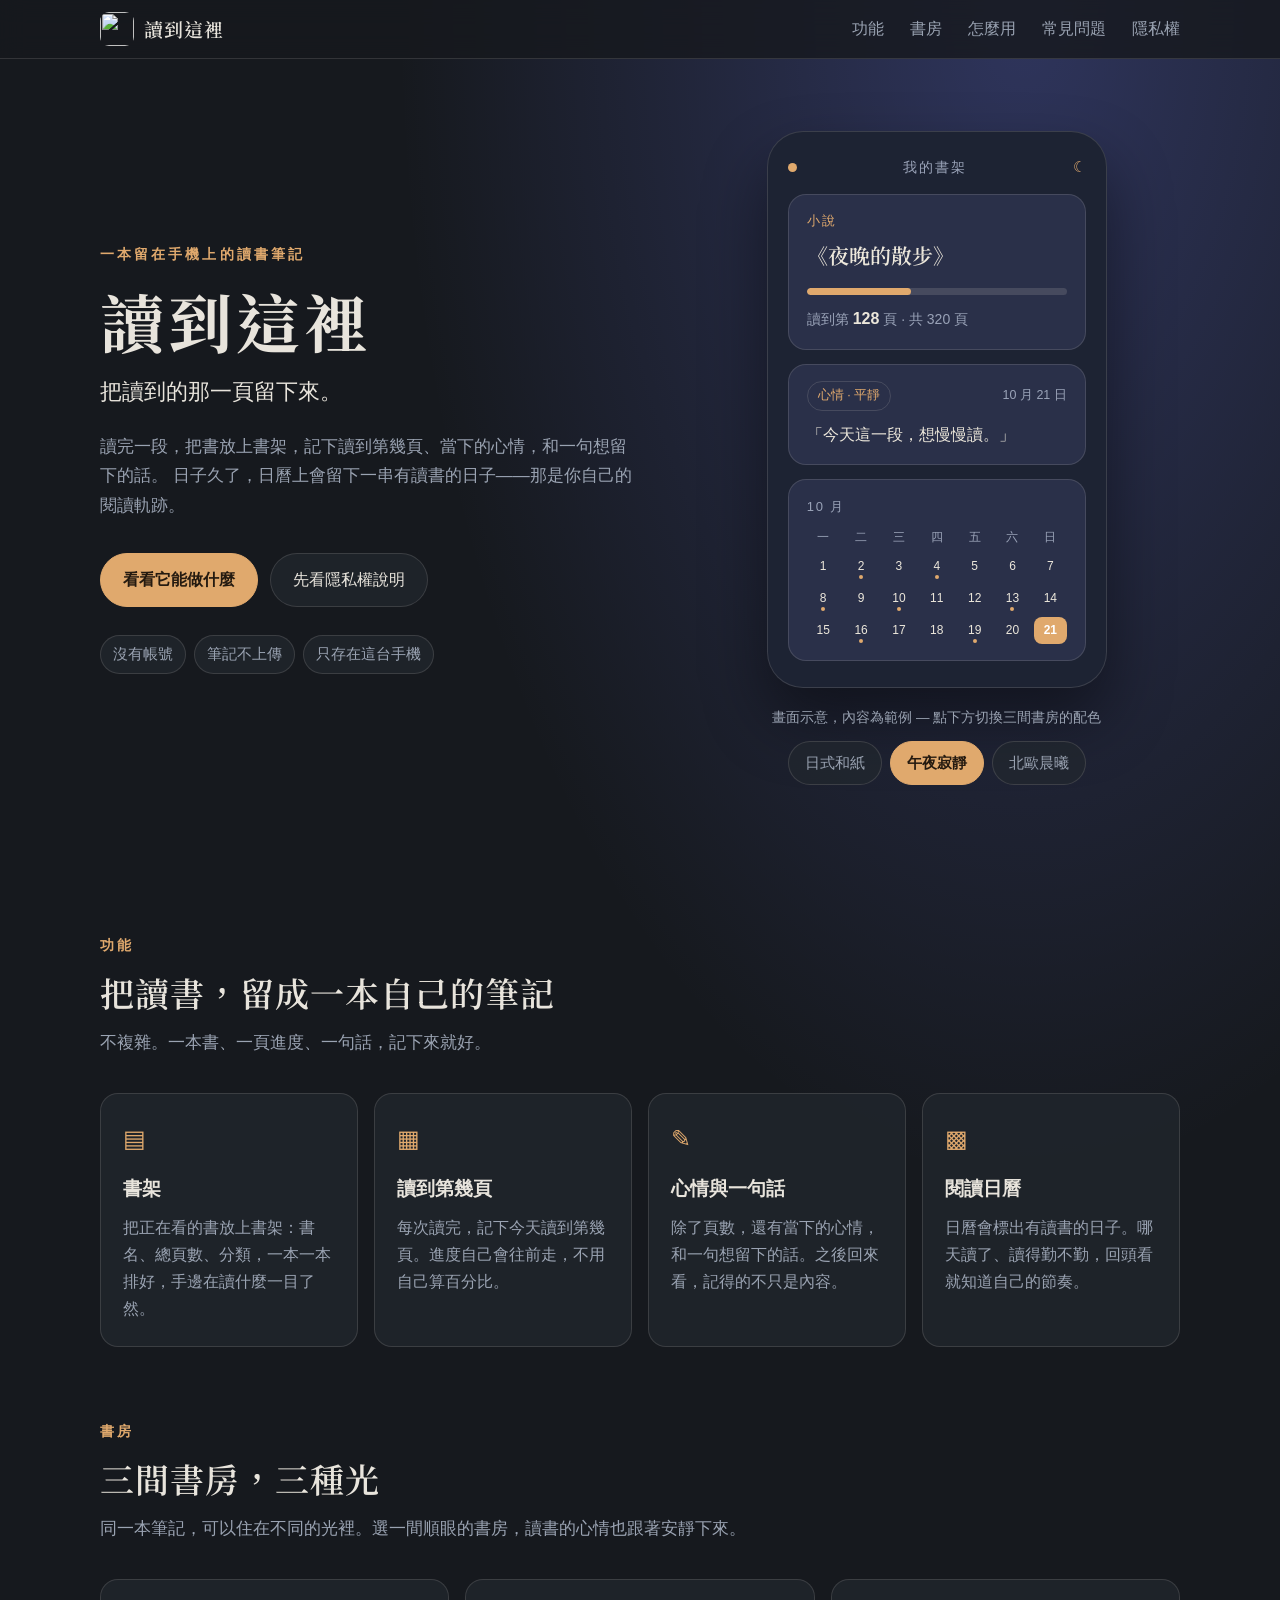
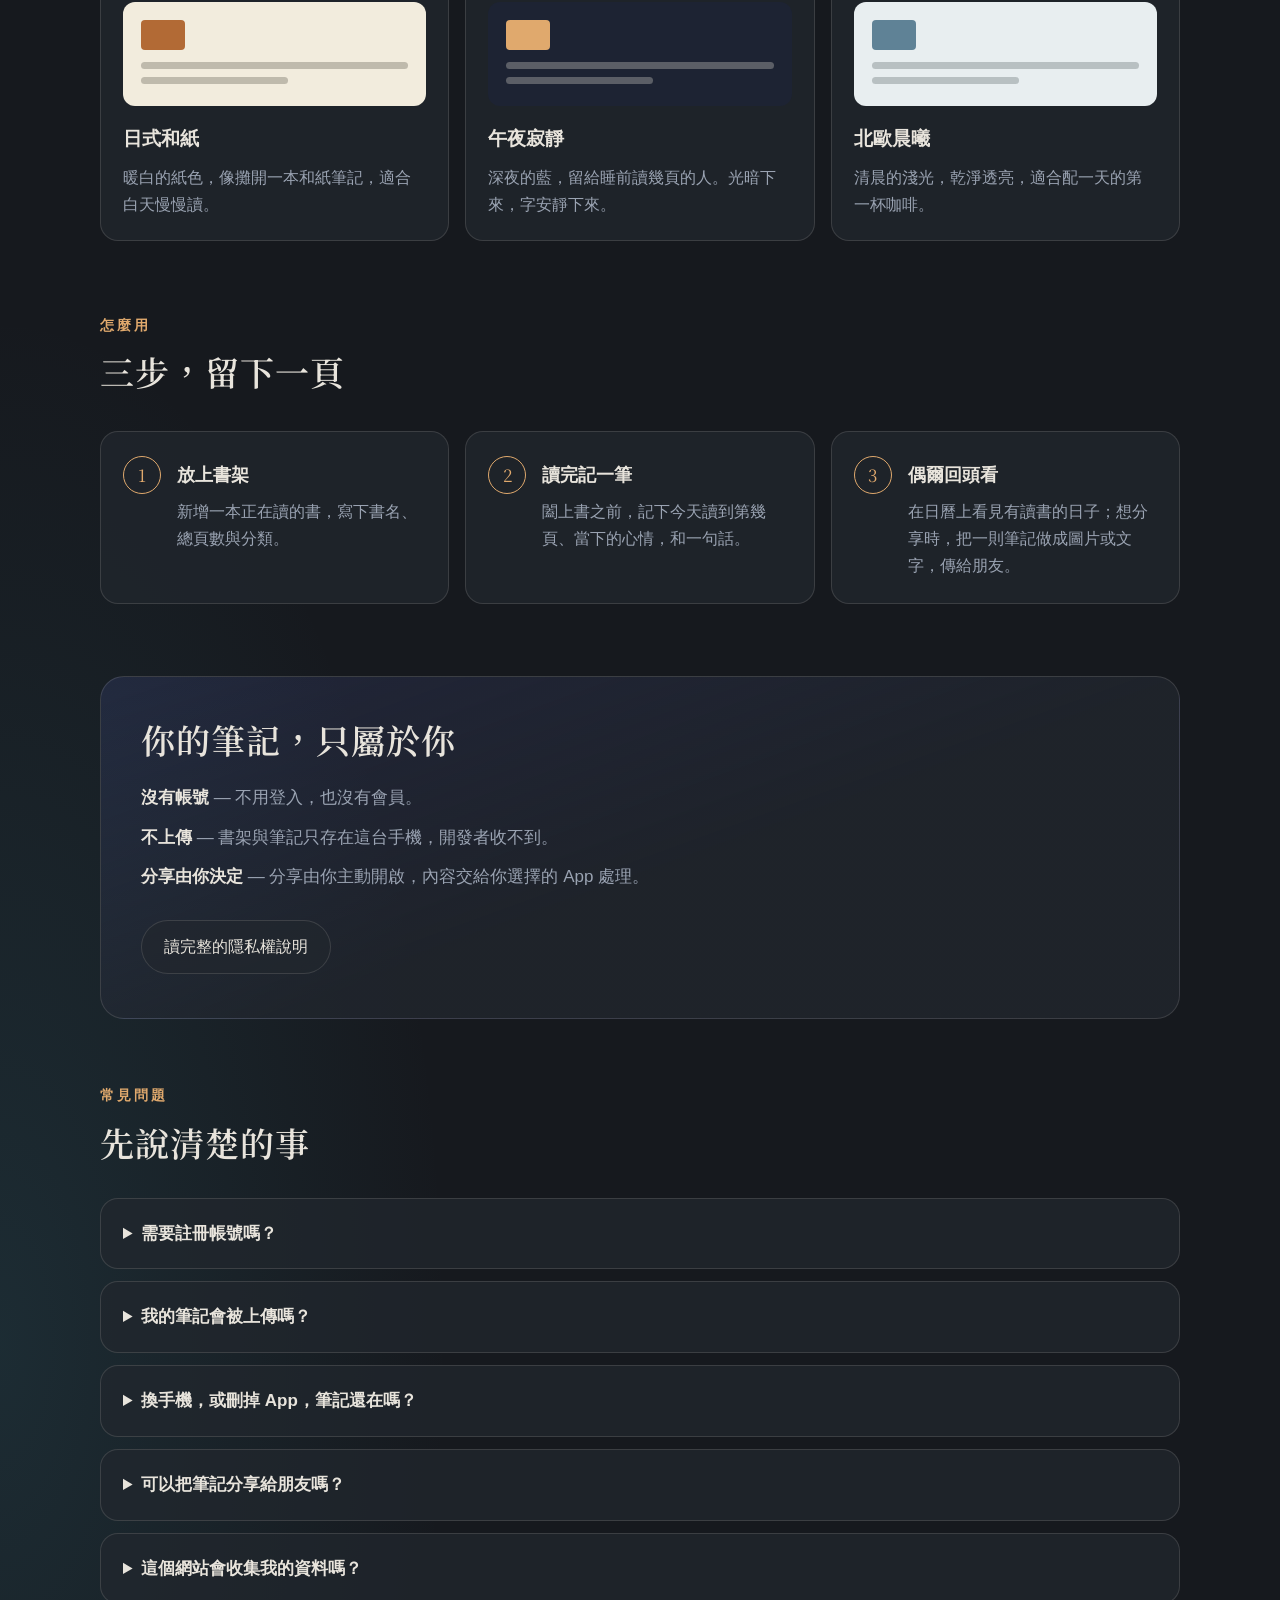
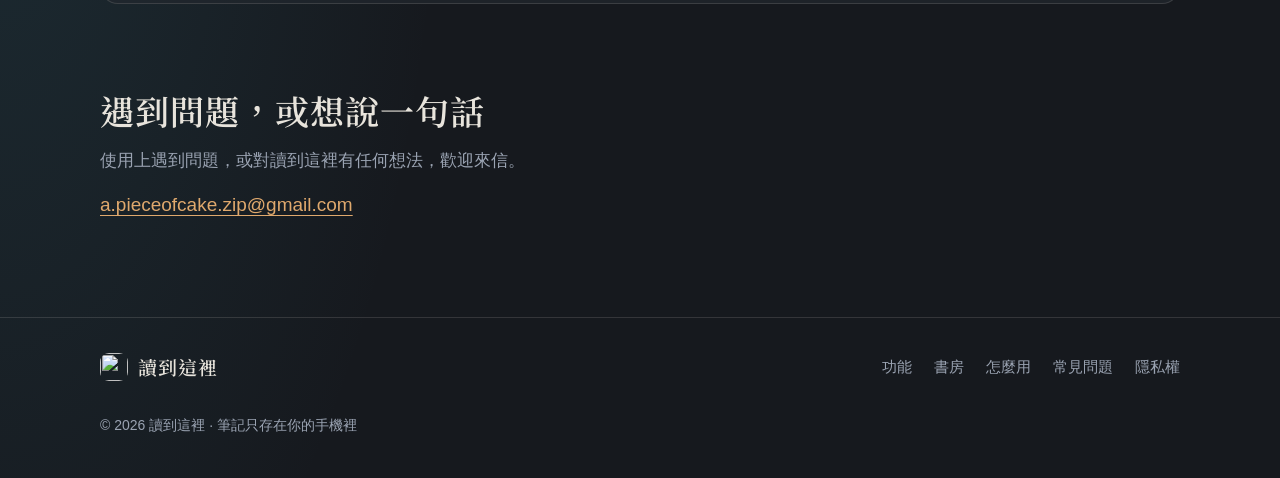
==== index.html @ a274972b "讀到這裡官網 v2：完整產品頁（功能/書房/步驟/FAQ/支援）＋隱私頁新版面＋404/robots/sitemap/manifest" ====
<!DOCTYPE html>
<html lang="zh-Hant">
  <head>
    <meta charset="utf-8" />
    <meta name="viewport" content="width=device-width, initial-scale=1" />
    <title>讀到這裡 — 把讀到的那一頁留下來</title>
    <meta name="description" content="讀到這裡是一本留在手機上的讀書筆記。把正在看的書放到書架，記下讀到第幾頁、當下的心情，和一句話。日曆會標出有讀書的日子。筆記只存在這台手機，沒有帳號。" />
    <link rel="canonical" href="https://read.dreamdiary.workers.dev/" />
    <meta name="theme-color" content="#16191e" />
    <meta property="og:type" content="website" />
    <meta property="og:site_name" content="讀到這裡" />
    <meta property="og:title" content="讀到這裡 — 把讀到的那一頁留下來" />
    <meta property="og:description" content="一本留在手機上的讀書筆記。記下讀到第幾頁、當下的心情，和一句話。" />
    <meta property="og:url" content="https://read.dreamdiary.workers.dev/" />
    <meta property="og:image" content="https://read.dreamdiary.workers.dev/icon.png" />
    <meta name="twitter:card" content="summary" />
    <link rel="icon" href="/icon.png" />
    <link rel="apple-touch-icon" href="/icon.png" />
    <link rel="manifest" href="/site.webmanifest" />
    <link rel="preconnect" href="https://fonts.googleapis.com" />
    <link rel="preconnect" href="https://fonts.gstatic.com" crossorigin />
    <link href="https://fonts.googleapis.com/css2?family=Noto+Serif+TC:wght@500;600;700&display=swap" rel="stylesheet" />
    <link rel="stylesheet" href="/styles.css" />
  </head>
  <body>
    <a class="skip" href="#main">跳到主要內容</a>

    <header class="site-header">
      <div class="header-in">
        <a class="brand" href="/" aria-label="讀到這裡 — 首頁">
          <img src="/icon.png" width="34" height="34" alt="" />
          <span>讀到這裡</span>
        </a>
        <nav class="site-nav" aria-label="網站導覽">
          <a href="#features">功能</a>
          <a href="#rooms">書房</a>
          <a href="#how">怎麼用</a>
          <a href="#faq">常見問題</a>
          <a href="/privacy/">隱私權</a>
        </nav>
      </div>
    </header>

    <main id="main">
      <!-- Hero -->
      <section class="hero">
        <div class="hero-copy reveal">
          <p class="eyebrow">一本留在手機上的讀書筆記</p>
          <h1>讀到這裡</h1>
          <p class="lead">把讀到的那一頁留下來。</p>
          <p class="hero-text">
            讀完一段，把書放上書架，記下讀到第幾頁、當下的心情，和一句想留下的話。
            日子久了，日曆上會留下一串有讀書的日子——那是你自己的閱讀軌跡。
          </p>
          <div class="hero-cta">
            <a class="btn btn-primary" href="#features">看看它能做什麼</a>
            <a class="btn btn-ghost" href="/privacy/">先看隱私權說明</a>
          </div>
          <ul class="hero-notes">
            <li>沒有帳號</li>
            <li>筆記不上傳</li>
            <li>只存在這台手機</li>
          </ul>
        </div>

        <div class="hero-visual reveal">
          <div class="phone" id="phone" data-theme="midnight" role="img"
               aria-label="讀到這裡 App 畫面示意：書架上的一本書，讀到第 128 頁，共 320 頁，心情是平靜，留下一句話；下方日曆標出有讀書的日子。">
            <div class="phone-bar"><span class="phone-dot"></span><span class="phone-title">我的書架</span><span class="phone-moon" aria-hidden="true">☾</span></div>
            <div class="phone-book">
              <p class="phone-book-cat">小說</p>
              <p class="phone-book-name">《夜晚的散步》</p>
              <div class="phone-progress"><span style="width:40%"></span></div>
              <p class="phone-page">讀到第 <strong>128</strong> 頁 · 共 320 頁</p>
            </div>
            <div class="phone-note">
              <p class="phone-note-row"><span class="phone-chip">心情 · 平靜</span><span class="phone-date">10 月 21 日</span></p>
              <p class="phone-sentence">「今天這一段，想慢慢讀。」</p>
            </div>
            <div class="phone-cal" aria-hidden="true">
              <p class="phone-cal-title">10 月</p>
              <div class="phone-cal-grid">
                <span>一</span><span>二</span><span>三</span><span>四</span><span>五</span><span>六</span><span>日</span>
                <span class="d">1</span><span class="d read">2</span><span class="d">3</span><span class="d read">4</span><span class="d">5</span><span class="d">6</span><span class="d">7</span>
                <span class="d read">8</span><span class="d">9</span><span class="d read">10</span><span class="d">11</span><span class="d">12</span><span class="d read">13</span><span class="d">14</span>
                <span class="d">15</span><span class="d read">16</span><span class="d">17</span><span class="d">18</span><span class="d read">19</span><span class="d">20</span><span class="d today">21</span>
              </div>
            </div>
          </div>
          <p class="mock-caption">畫面示意，內容為範例 — 點下方切換三間書房的配色</p>
          <div class="room-switch" role="group" aria-label="預覽書房配色">
            <button type="button" data-room="washi">日式和紙</button>
            <button type="button" data-room="midnight" class="active" aria-pressed="true">午夜寂靜</button>
            <button type="button" data-room="nordic">北歐晨曦</button>
          </div>
        </div>
      </section>

      <!-- Features -->
      <section class="section" id="features">
        <p class="section-eyebrow reveal">功能</p>
        <h2 class="reveal">把讀書，留成一本自己的筆記</h2>
        <p class="section-lead reveal">不複雜。一本書、一頁進度、一句話，記下來就好。</p>
        <div class="cards">
          <article class="card reveal">
            <p class="card-icon" aria-hidden="true">▤</p>
            <h3>書架</h3>
            <p>把正在看的書放上書架：書名、總頁數、分類，一本一本排好，手邊在讀什麼一目了然。</p>
          </article>
          <article class="card reveal">
            <p class="card-icon" aria-hidden="true">▦</p>
            <h3>讀到第幾頁</h3>
            <p>每次讀完，記下今天讀到第幾頁。進度自己會往前走，不用自己算百分比。</p>
          </article>
          <article class="card reveal">
            <p class="card-icon" aria-hidden="true">✎</p>
            <h3>心情與一句話</h3>
            <p>除了頁數，還有當下的心情，和一句想留下的話。之後回來看，記得的不只是內容。</p>
          </article>
          <article class="card reveal">
            <p class="card-icon" aria-hidden="true">▩</p>
            <h3>閱讀日曆</h3>
            <p>日曆會標出有讀書的日子。哪天讀了、讀得勤不勤，回頭看就知道自己的節奏。</p>
          </article>
        </div>
      </section>

      <!-- Rooms -->
      <section class="section" id="rooms">
        <p class="section-eyebrow reveal">書房</p>
        <h2 class="reveal">三間書房，三種光</h2>
        <p class="section-lead reveal">同一本筆記，可以住在不同的光裡。選一間順眼的書房，讀書的心情也跟著安靜下來。</p>
        <div class="rooms-grid">
          <article class="room-card room-washi reveal">
            <div class="room-preview"><span class="room-book"></span><span class="room-line"></span><span class="room-line short"></span></div>
            <h3>日式和紙</h3>
            <p>暖白的紙色，像攤開一本和紙筆記，適合白天慢慢讀。</p>
          </article>
          <article class="room-card room-midnight reveal">
            <div class="room-preview"><span class="room-book"></span><span class="room-line"></span><span class="room-line short"></span></div>
            <h3>午夜寂靜</h3>
            <p>深夜的藍，留給睡前讀幾頁的人。光暗下來，字安靜下來。</p>
          </article>
          <article class="room-card room-nordic reveal">
            <div class="room-preview"><span class="room-book"></span><span class="room-line"></span><span class="room-line short"></span></div>
            <h3>北歐晨曦</h3>
            <p>清晨的淺光，乾淨透亮，適合配一天的第一杯咖啡。</p>
          </article>
        </div>
      </section>

      <!-- How -->
      <section class="section" id="how">
        <p class="section-eyebrow reveal">怎麼用</p>
        <h2 class="reveal">三步，留下一頁</h2>
        <ol class="steps">
          <li class="reveal">
            <span class="step-no" aria-hidden="true">1</span>
            <div>
              <h3>放上書架</h3>
              <p>新增一本正在讀的書，寫下書名、總頁數與分類。</p>
            </div>
          </li>
          <li class="reveal">
            <span class="step-no" aria-hidden="true">2</span>
            <div>
              <h3>讀完記一筆</h3>
              <p>闔上書之前，記下今天讀到第幾頁、當下的心情，和一句話。</p>
            </div>
          </li>
          <li class="reveal">
            <span class="step-no" aria-hidden="true">3</span>
            <div>
              <h3>偶爾回頭看</h3>
              <p>在日曆上看見有讀書的日子；想分享時，把一則筆記做成圖片或文字，傳給朋友。</p>
            </div>
          </li>
        </ol>
      </section>

      <!-- Privacy teaser -->
      <section class="section privacy-teaser reveal" id="privacy">
        <h2>你的筆記，只屬於你</h2>
        <ul class="privacy-points">
          <li><strong>沒有帳號</strong> — 不用登入，也沒有會員。</li>
          <li><strong>不上傳</strong> — 書架與筆記只存在這台手機，開發者收不到。</li>
          <li><strong>分享由你決定</strong> — 分享由你主動開啟，內容交給你選擇的 App 處理。</li>
        </ul>
        <a class="btn btn-ghost" href="/privacy/">讀完整的隱私權說明</a>
      </section>

      <!-- FAQ -->
      <section class="section" id="faq">
        <p class="section-eyebrow reveal">常見問題</p>
        <h2 class="reveal">先說清楚的事</h2>
        <div class="faq-list">
          <details class="reveal">
            <summary>需要註冊帳號嗎？</summary>
            <p>不用。打開就能記，沒有登入，也沒有會員。</p>
          </details>
          <details class="reveal">
            <summary>我的筆記會被上傳嗎？</summary>
            <p>不會。書架與筆記都只存在你的手機裡，開發者收不到，App 也不會把它們上傳。</p>
          </details>
          <details class="reveal">
            <summary>換手機，或刪掉 App，筆記還在嗎？</summary>
            <p>筆記只留在原本那台手機。刪除 App，或清除 App 的資料，筆記會一起刪除；開發者端沒有另一份備份可以復原。</p>
          </details>
          <details class="reveal">
            <summary>可以把筆記分享給朋友嗎？</summary>
            <p>可以。分享由你主動開啟，App 會做出一張圖片，或一段文字，再交給手機的分享功能，由你選擇的 App 處理。</p>
          </details>
          <details class="reveal">
            <summary>這個網站會收集我的資料嗎？</summary>
            <p>不會。這個網站沒有表單，也不使用追蹤 Cookie，你的筆記不會送到這裡。</p>
          </details>
        </div>
      </section>

      <!-- Support -->
      <section class="section support reveal" id="support">
        <h2>遇到問題，或想說一句話</h2>
        <p>使用上遇到問題，或對讀到這裡有任何想法，歡迎來信。</p>
        <p><a class="mail-link" href="mailto:a.pieceofcake.zip@gmail.com">a.pieceofcake.zip@gmail.com</a></p>
      </section>
    </main>

    <footer class="site-footer-full">
      <div class="footer-in">
        <a class="brand" href="/">
          <img src="/icon.png" width="28" height="28" alt="" />
          <span>讀到這裡</span>
        </a>
        <nav class="footer-nav" aria-label="頁尾導覽">
          <a href="#features">功能</a>
          <a href="#rooms">書房</a>
          <a href="#how">怎麼用</a>
          <a href="#faq">常見問題</a>
          <a href="/privacy/">隱私權</a>
        </nav>
        <p class="footer-note">© <span id="year">2026</span> 讀到這裡 · 筆記只存在你的手機裡</p>
      </div>
    </footer>

    <script src="/app.js" defer></script>
  </body>
</html>
---- styles.css ----
:root {
  --paper: #16191e;
  --card: #22272f;
  --card-soft: rgba(34, 39, 47, 0.72);
  --ink: #e8e4dc;
  --soft: #9aa3b2;
  --gold: #e0a96d;
  --gold-bright: #f0c490;
  --line: rgba(232, 228, 220, 0.14);
  --glow: rgba(111, 125, 255, 0.28);
  --radius: 18px;
  color-scheme: dark;
}

* { box-sizing: border-box; }

html {
  background: var(--paper);
  scroll-behavior: smooth;
  scroll-padding-top: 88px;
}

body {
  margin: 0;
  min-height: 100vh;
  background:
    radial-gradient(ellipse 70% 46% at 80% 0%, var(--glow), transparent 70%),
    radial-gradient(ellipse 50% 40% at 0% 80%, rgba(62, 143, 163, 0.16), transparent 70%),
    var(--paper);
  color: var(--ink);
  font-family: "PingFang TC", "Noto Sans TC", "Hiragino Sans", sans-serif;
  font-size: 17px;
  line-height: 1.75;
}

h1, h2, .brand span, .phone-book-name {
  font-family: "Noto Serif TC", "Songti TC", "PMingLiU", serif;
}

a { color: var(--gold); text-decoration-thickness: 1px; text-underline-offset: 0.22em; }
a:hover { color: var(--gold-bright); }
a:focus-visible, button:focus-visible, summary:focus-visible {
  outline: 2px solid var(--gold);
  outline-offset: 4px;
  border-radius: 4px;
}

.skip {
  position: absolute; left: -9999px; top: 0;
  background: var(--card); color: var(--ink);
  padding: 10px 16px; z-index: 50; border-radius: 0 0 10px 0;
}
.skip:focus { left: 0; }

/* ---------- header ---------- */
.site-header {
  position: sticky; top: 0; z-index: 40;
  background: rgba(22, 25, 30, 0.82);
  backdrop-filter: blur(12px);
  -webkit-backdrop-filter: blur(12px);
  border-bottom: 1px solid var(--line);
}
.header-in {
  width: min(1080px, calc(100% - 48px));
  margin: 0 auto;
  display: flex; align-items: center; justify-content: space-between;
  gap: 16px; padding: 12px 0;
}
.brand {
  display: inline-flex; align-items: center; gap: 10px;
  color: var(--ink); text-decoration: none; font-size: 19px; font-weight: 600;
  letter-spacing: 0.05em; white-space: nowrap;
}
.brand img { border-radius: 9px; display: block; }
.brand:hover { color: var(--ink); }
.site-nav { display: flex; gap: 26px; flex-wrap: wrap; }
.site-nav a { color: var(--soft); text-decoration: none; font-size: 15.5px; }
.site-nav a:hover { color: var(--ink); }

/* ---------- hero ---------- */
.hero {
  width: min(1080px, calc(100% - 48px));
  margin: 0 auto;
  padding: 72px 0 84px;
  display: grid;
  grid-template-columns: 1.05fr 0.95fr;
  gap: 56px;
  align-items: center;
}
.eyebrow, .section-eyebrow {
  margin: 0; color: var(--gold); font-size: 14px;
  letter-spacing: 0.22em; font-weight: 600;
}
.hero h1 {
  margin: 16px 0 0; font-size: 64px; font-weight: 700;
  letter-spacing: 0.06em; line-height: 1.2;
}
.lead { margin: 14px 0 0; font-size: 22px; color: var(--ink); }
.hero-text { margin: 20px 0 0; color: var(--soft); max-width: 34em; }
.hero-cta { margin-top: 32px; display: flex; gap: 12px; flex-wrap: wrap; }
.btn {
  display: inline-block; padding: 12px 22px; border-radius: 999px;
  text-decoration: none; font-size: 16px; border: 1px solid var(--line);
  min-height: 48px;
}
.btn-primary { background: var(--gold); border-color: var(--gold); color: #241a10; font-weight: 600; }
.btn-primary:hover { background: var(--gold-bright); color: #241a10; }
.btn-ghost { color: var(--ink); background: var(--card-soft); }
.btn-ghost:hover { color: var(--gold-bright); }
.hero-notes {
  margin: 28px 0 0; padding: 0; list-style: none;
  display: flex; flex-wrap: wrap; gap: 8px;
}
.hero-notes li {
  padding: 6px 12px; border: 1px solid var(--line); border-radius: 999px;
  color: var(--soft); background: var(--card-soft); font-size: 14.5px;
}

/* phone mock */
.hero-visual { display: flex; flex-direction: column; align-items: center; }
.phone {
  --p-bg: #1d2333; --p-card: #2a3049; --p-ink: #ece7db; --p-soft: #9aa3b8;
  --p-accent: #e0a96d; --p-line: rgba(236, 231, 219, 0.14);
  width: min(340px, 100%);
  background: var(--p-bg); color: var(--p-ink);
  border: 1px solid var(--p-line);
  border-radius: 36px; padding: 22px 20px 26px;
  box-shadow: 0 32px 64px rgba(0, 0, 0, 0.45);
  transition: background 0.45s ease, color 0.45s ease;
}
.phone[data-theme="washi"] {
  --p-bg: #f2ecdd; --p-card: #fbf7ec; --p-ink: #3c362c; --p-soft: #8a7f6a;
  --p-accent: #b26a35; --p-line: rgba(60, 54, 44, 0.14);
}
.phone[data-theme="nordic"] {
  --p-bg: #e8eef0; --p-card: #f7fafb; --p-ink: #2e3a40; --p-soft: #75828a;
  --p-accent: #5f8296; --p-line: rgba(46, 58, 64, 0.13);
}
.phone-bar { display: flex; align-items: center; justify-content: space-between; }
.phone-dot { width: 9px; height: 9px; border-radius: 50%; background: var(--p-accent); }
.phone-title { font-size: 14px; letter-spacing: 0.14em; color: var(--p-soft); }
.phone-moon { color: var(--p-accent); font-size: 15px; }
.phone-book, .phone-note, .phone-cal {
  background: var(--p-card); border: 1px solid var(--p-line);
  border-radius: 18px; padding: 16px 18px; margin-top: 14px;
  transition: background 0.45s ease;
}
.phone-book-cat { margin: 0; font-size: 12.5px; letter-spacing: 0.18em; color: var(--p-accent); }
.phone-book-name { margin: 4px 0 0; font-size: 21px; font-weight: 600; }
.phone-progress { height: 7px; border-radius: 99px; background: var(--p-line); margin-top: 14px; overflow: hidden; }
.phone-progress span { display: block; height: 100%; border-radius: 99px; background: var(--p-accent); }
.phone-page { margin: 10px 0 0; font-size: 14px; color: var(--p-soft); }
.phone-page strong { color: var(--p-ink); font-size: 16px; }
.phone-note-row { margin: 0; display: flex; justify-content: space-between; align-items: center; }
.phone-chip {
  font-size: 12.5px; padding: 3px 10px; border-radius: 999px;
  border: 1px solid var(--p-line); color: var(--p-accent);
}
.phone-date { font-size: 12.5px; color: var(--p-soft); }
.phone-sentence { margin: 10px 0 0; font-size: 15.5px; }
.phone-cal-title { margin: 0 0 8px; font-size: 13px; letter-spacing: 0.14em; color: var(--p-soft); }
.phone-cal-grid { display: grid; grid-template-columns: repeat(7, 1fr); gap: 5px; text-align: center; font-size: 12px; color: var(--p-soft); }
.phone-cal-grid .d {
  padding: 3px 0; border-radius: 8px; color: var(--p-ink); position: relative;
}
.phone-cal-grid .d.read::after {
  content: ""; position: absolute; left: 50%; bottom: 1px; transform: translateX(-50%);
  width: 4px; height: 4px; border-radius: 50%; background: var(--p-accent);
}
.phone-cal-grid .d.today { background: var(--p-accent); color: #fff; font-weight: 700; }
.phone-cal-grid .d.today::after { background: #fff; }
.mock-caption { margin: 18px 0 0; font-size: 13.5px; color: var(--soft); text-align: center; }
.room-switch { margin-top: 12px; display: flex; gap: 8px; flex-wrap: wrap; justify-content: center; }
.room-switch button {
  font: inherit; font-size: 14.5px; cursor: pointer;
  padding: 8px 16px; min-height: 44px; border-radius: 999px;
  border: 1px solid var(--line); background: var(--card-soft); color: var(--soft);
}
.room-switch button:hover { color: var(--ink); }
.room-switch button.active { color: #241a10; background: var(--gold); border-color: var(--gold); font-weight: 600; }

/* ---------- sections ---------- */
.section {
  width: min(1080px, calc(100% - 48px));
  margin: 0 auto; padding: 64px 0 8px;
}
.section h2 { margin: 12px 0 0; font-size: 34px; font-weight: 600; letter-spacing: 0.03em; line-height: 1.35; }
.section-lead { margin: 12px 0 0; color: var(--soft); max-width: 38em; }

.cards { margin-top: 36px; display: grid; grid-template-columns: repeat(4, 1fr); gap: 16px; }
.card {
  background: var(--card-soft); border: 1px solid var(--line);
  border-radius: var(--radius); padding: 24px 22px;
}
.card-icon { margin: 0; font-size: 24px; color: var(--gold); }
.card h3 { margin: 12px 0 0; font-size: 19px; font-weight: 600; }
.card p:last-child { margin: 8px 0 0; color: var(--soft); font-size: 15.5px; }

.rooms-grid { margin-top: 36px; display: grid; grid-template-columns: repeat(3, 1fr); gap: 16px; }
.room-card { border: 1px solid var(--line); border-radius: var(--radius); padding: 22px; background: var(--card-soft); }
.room-card h3 { margin: 16px 0 0; font-size: 19px; font-weight: 600; }
.room-card p { margin: 8px 0 0; color: var(--soft); font-size: 15.5px; }
.room-preview { border-radius: 12px; padding: 18px; min-height: 104px; }
.room-book { display: block; width: 44px; height: 30px; border-radius: 4px; margin-bottom: 12px; }
.room-line { display: block; height: 7px; border-radius: 99px; margin-top: 8px; }
.room-line.short { width: 55%; }
.room-washi .room-preview { background: #f2ecdd; }
.room-washi .room-book { background: #b26a35; }
.room-washi .room-line { background: rgba(60, 54, 44, 0.28); }
.room-midnight .room-preview { background: #1d2333; }
.room-midnight .room-book { background: #e0a96d; }
.room-midnight .room-line { background: rgba(236, 231, 219, 0.3); }
.room-nordic .room-preview { background: #e8eef0; }
.room-nordic .room-book { background: #5f8296; }
.room-nordic .room-line { background: rgba(46, 58, 64, 0.26); }

.steps { margin: 36px 0 0; padding: 0; list-style: none; display: grid; grid-template-columns: repeat(3, 1fr); gap: 16px; counter-reset: none; }
.steps li {
  display: flex; gap: 16px; align-items: flex-start;
  background: var(--card-soft); border: 1px solid var(--line);
  border-radius: var(--radius); padding: 24px 22px;
}
.step-no {
  flex: none; width: 38px; height: 38px; border-radius: 50%;
  border: 1px solid var(--gold); color: var(--gold);
  display: flex; align-items: center; justify-content: center;
  font-family: "Noto Serif TC", serif; font-size: 17px;
}
.steps h3 { margin: 4px 0 0; font-size: 18px; font-weight: 600; }
.steps p { margin: 6px 0 0; color: var(--soft); font-size: 15.5px; }

.privacy-teaser {
  margin-top: 64px; padding: 40px 40px 44px;
  border: 1px solid var(--line); border-radius: 24px;
  background: linear-gradient(160deg, rgba(111, 125, 255, 0.12), rgba(34, 39, 47, 0.72) 55%);
}
.privacy-teaser h2 { margin-top: 0; }
.privacy-points { margin: 20px 0 28px; padding: 0; list-style: none; }
.privacy-points li { margin-top: 10px; color: var(--soft); }
.privacy-points strong { color: var(--ink); }

.faq-list { margin-top: 32px; display: grid; gap: 12px; }
.faq-list details {
  background: var(--card-soft); border: 1px solid var(--line);
  border-radius: var(--radius); padding: 6px 22px;
}
.faq-list summary { cursor: pointer; padding: 14px 0; font-weight: 600; min-height: 44px; }
.faq-list details p { margin: 0 0 18px; color: var(--soft); }

.support { text-align: left; padding-bottom: 72px; }
.support p { color: var(--soft); margin: 12px 0 0; }
.mail-link { font-size: 19px; }

/* ---------- footer ---------- */
.site-footer-full { border-top: 1px solid var(--line); margin-top: 24px; }
.footer-in {
  width: min(1080px, calc(100% - 48px)); margin: 0 auto;
  padding: 32px 0 40px;
  display: flex; align-items: center; gap: 20px; flex-wrap: wrap;
}
.footer-nav { display: flex; gap: 22px; flex-wrap: wrap; margin-left: auto; }
.footer-nav a { color: var(--soft); text-decoration: none; font-size: 15px; }
.footer-nav a:hover { color: var(--ink); }
.footer-note { width: 100%; margin: 10px 0 0; color: var(--soft); font-size: 14px; }

/* legacy single-column footer (kept for compatibility) */
.site-footer {
  width: min(640px, calc(100% - 48px)); margin: 0 auto;
  padding: 20px 0 36px; border-top: 1px solid var(--line);
}
.site-footer a { color: var(--soft); }
.site-footer a:hover { color: var(--ink); }

/* ---------- privacy policy page ---------- */
.policy { width: min(680px, calc(100% - 40px)); margin: 0 auto; padding: 60px 0 72px; }
.back { min-height: 44px; color: var(--ink); text-decoration: none; font-size: 16px; display: inline-block; }
.back:hover { color: var(--gold); }
.policy h1 { margin: 12px 0 0; font-size: 32px; font-weight: 600; letter-spacing: 0.04em; line-height: 1.25; }
.dated { margin: 8px 0 0; color: var(--soft); font-size: 15px; }
.policy h2 { margin: 36px 0 0; font-size: 18px; font-weight: 600; }
.policy p, .policy ul { margin: 8px 0 0; }
.policy ul { padding-left: 1.2em; }
.policy li + li { margin-top: 4px; }

/* ---------- 404 ---------- */
.notfound { width: min(640px, calc(100% - 40px)); margin: 0 auto; padding: 96px 0; text-align: center; }
.notfound h1 { font-size: 34px; margin: 20px 0 0; }
.notfound p { color: var(--soft); }

/* ---------- reveal ---------- */
.reveal { opacity: 1; }
.js .reveal { opacity: 0; transform: translateY(14px); transition: opacity 0.6s ease, transform 0.6s ease; }
.js .reveal.in { opacity: 1; transform: none; }

/* ---------- responsive ---------- */
@media (max-width: 960px) {
  .cards { grid-template-columns: repeat(2, 1fr); }
  .rooms-grid, .steps { grid-template-columns: 1fr; }
  .hero { grid-template-columns: 1fr; gap: 44px; padding-top: 52px; }
  .hero h1 { font-size: 50px; }
}
@media (max-width: 640px) {
  .header-in, .hero, .section, .footer-in { width: calc(100% - 40px); }
  .site-nav { gap: 16px; }
  .site-nav a { font-size: 14.5px; }
  .hero h1 { font-size: 42px; }
  .lead { font-size: 19px; }
  .section h2 { font-size: 27px; }
  .cards { grid-template-columns: 1fr; }
  .privacy-teaser { padding: 30px 24px 34px; }
  .footer-nav { margin-left: 0; }
}
@media (prefers-reduced-motion: reduce) {
  html { scroll-behavior: auto; }
  .js .reveal { opacity: 1; transform: none; transition: none; }
  .phone, .phone-book, .phone-note, .phone-cal { transition: none; }
}
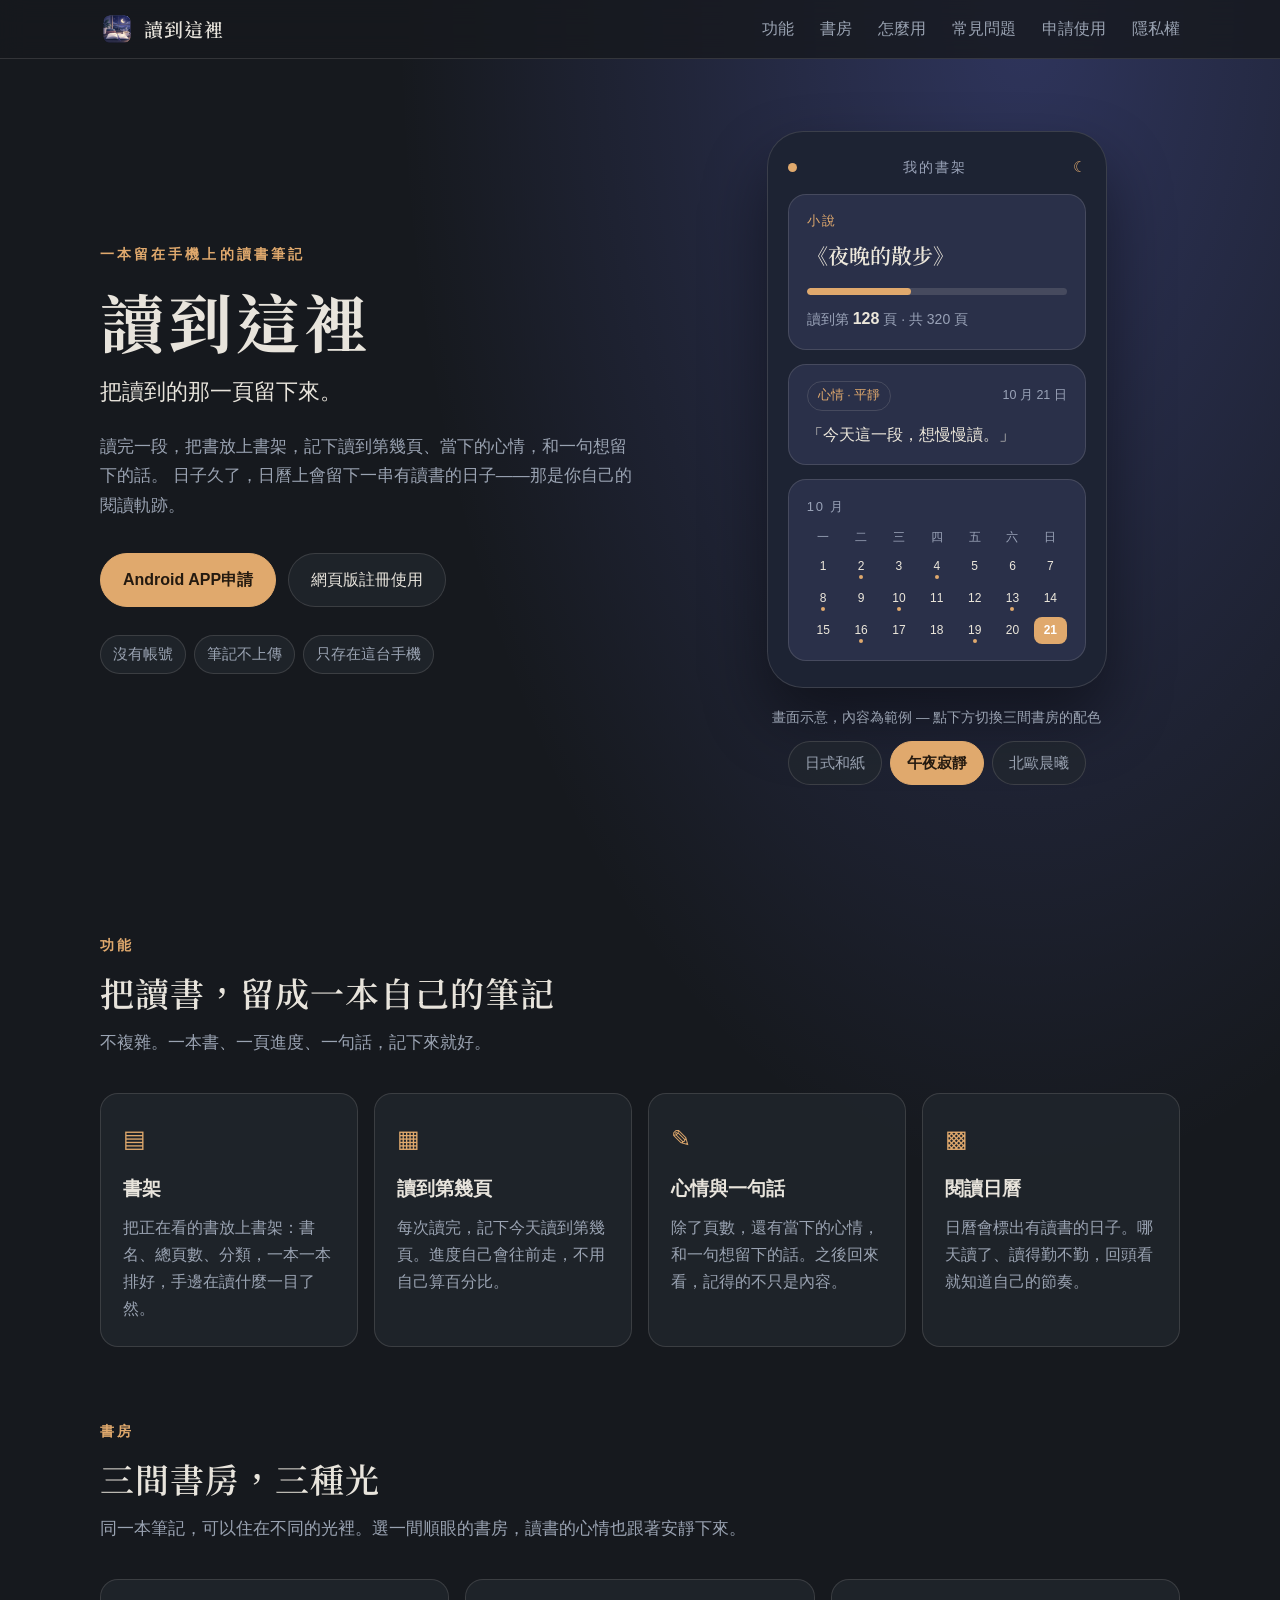
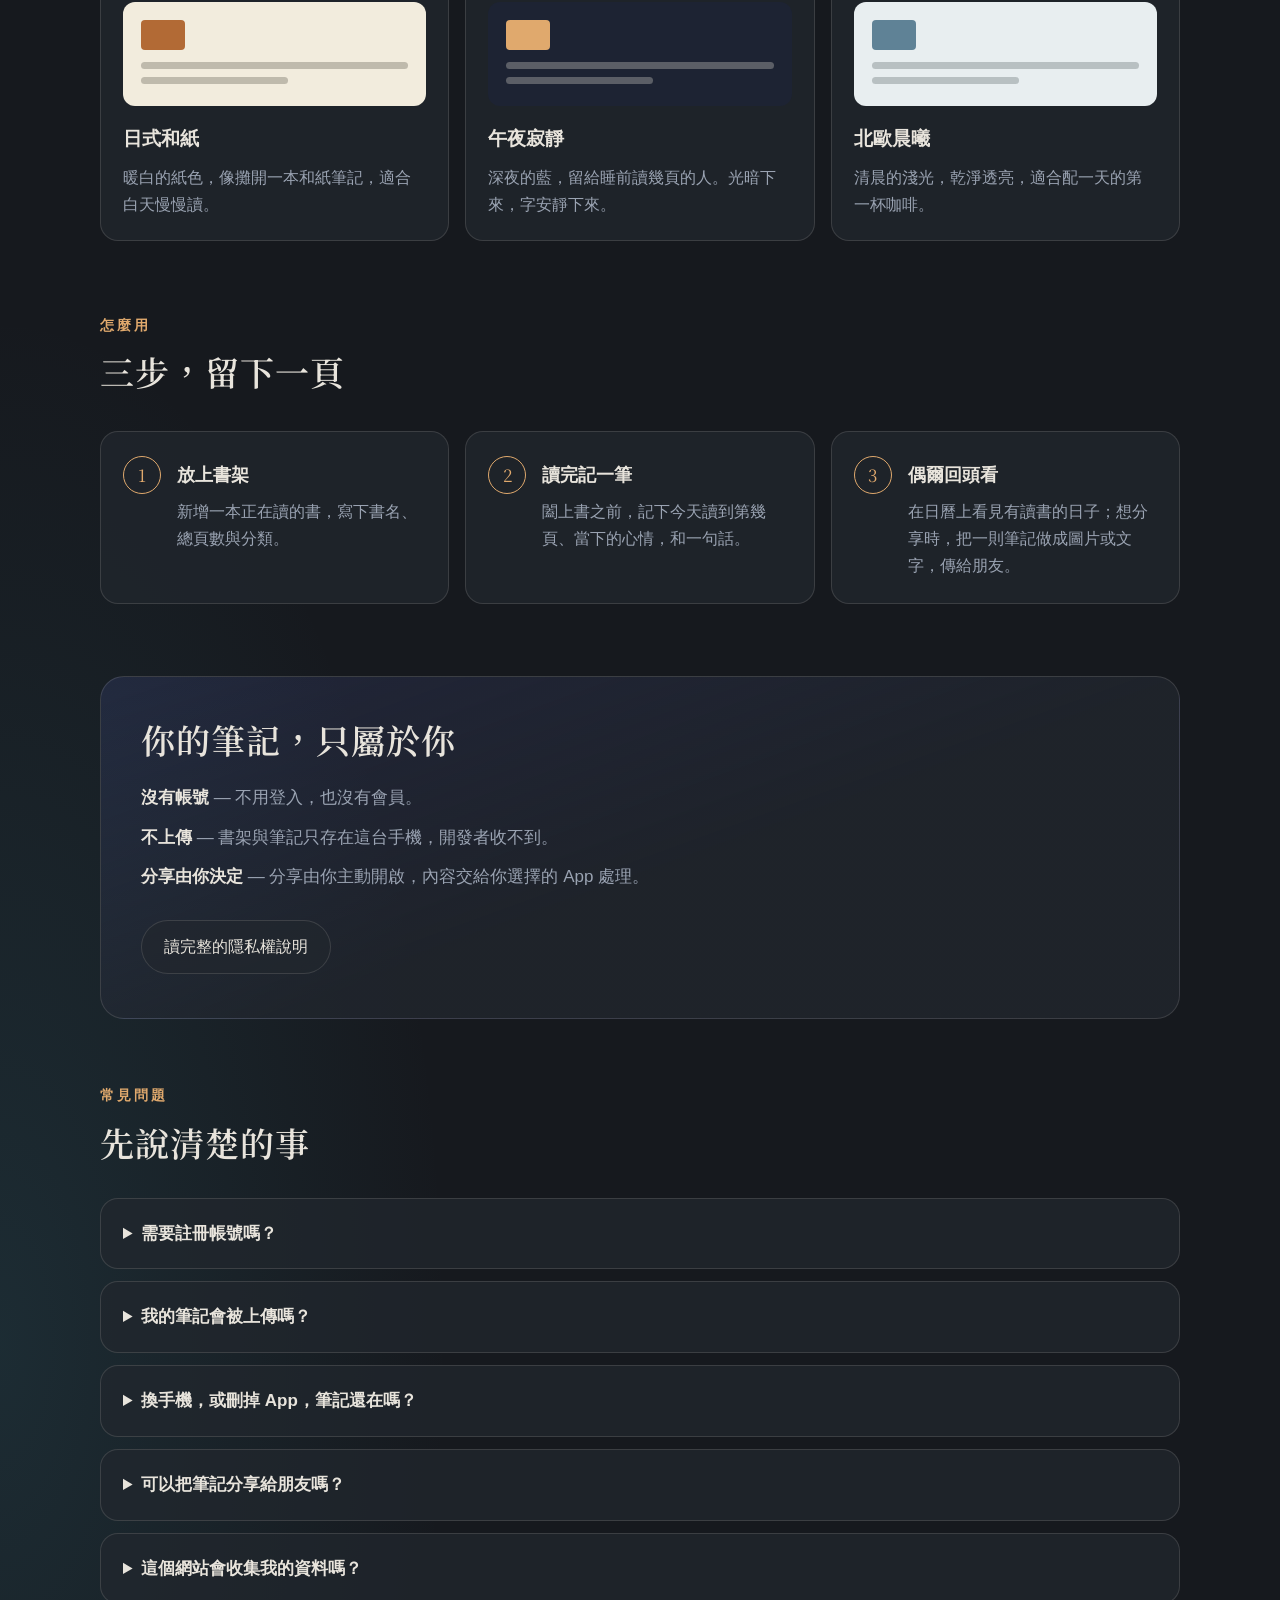
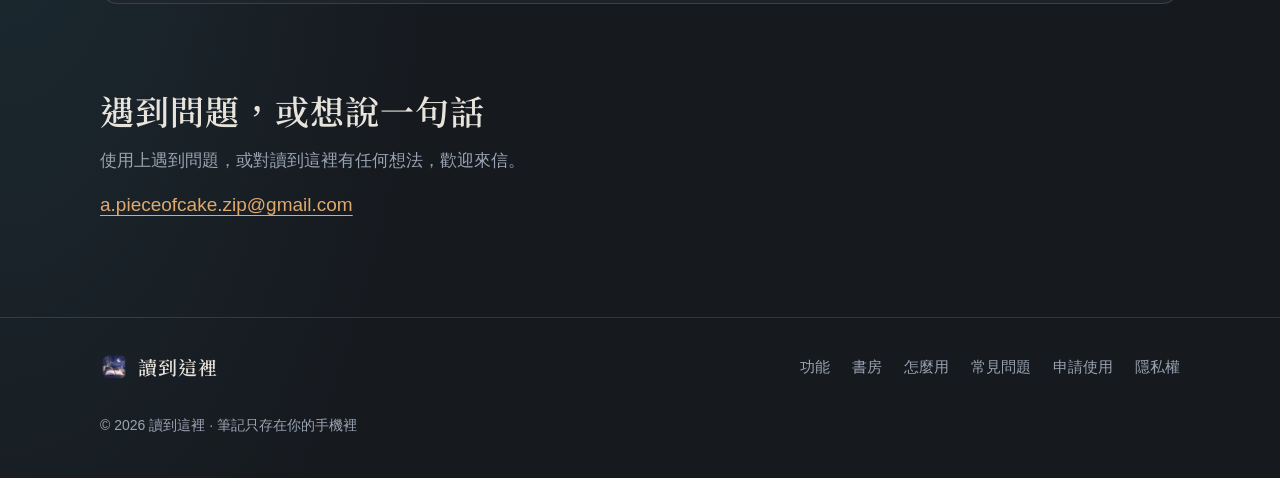
==== commit b23edcab: "Add Android apply page and web registration entry points. Ship a Dream Diary–style signup form for c" ====
--- a/index.html
+++ b/index.html
@@ -36,6 +36,7 @@
           <a href="#rooms">書房</a>
           <a href="#how">怎麼用</a>
           <a href="#faq">常見問題</a>
+          <a href="/apply/">申請使用</a>
           <a href="/privacy/">隱私權</a>
         </nav>
       </div>
@@ -53,8 +54,8 @@
             日子久了，日曆上會留下一串有讀書的日子——那是你自己的閱讀軌跡。
           </p>
           <div class="hero-cta">
-            <a class="btn btn-primary" href="#features">看看它能做什麼</a>
-            <a class="btn btn-ghost" href="/privacy/">先看隱私權說明</a>
+            <a class="btn btn-primary" href="/apply/">Android APP申請</a>
+            <a class="btn btn-ghost" href="https://readhere.pages.dev/">網頁版註冊使用</a>
           </div>
           <ul class="hero-notes">
             <li>沒有帳號</li>
@@ -212,7 +213,7 @@
           </details>
           <details class="reveal">
             <summary>這個網站會收集我的資料嗎？</summary>
-            <p>不會。這個網站沒有表單，也不使用追蹤 Cookie，你的筆記不會送到這裡。</p>
+            <p>筆記不會送到這裡，也不使用追蹤 Cookie。若你在「申請使用」頁留下姓名與 Gmail，只會用來聯絡 Android 封閉測試。</p>
           </details>
         </div>
       </section>
@@ -236,6 +237,7 @@
           <a href="#rooms">書房</a>
           <a href="#how">怎麼用</a>
           <a href="#faq">常見問題</a>
+          <a href="/apply/">申請使用</a>
           <a href="/privacy/">隱私權</a>
         </nav>
         <p class="footer-note">© <span id="year">2026</span> 讀到這裡 · 筆記只存在你的手機裡</p>
--- a/styles.css
+++ b/styles.css
@@ -287,6 +287,125 @@
 .notfound h1 { font-size: 34px; margin: 20px 0 0; }
 .notfound p { color: var(--soft); }
 
+/* ---------- apply ---------- */
+.apply-main {
+  width: min(480px, calc(100% - 40px));
+  margin: 0 auto;
+  padding: 56px 0 72px;
+}
+.apply-card {
+  background: var(--card);
+  border: 1px solid var(--line);
+  border-radius: 28px;
+  padding: 36px 28px 30px;
+  text-align: center;
+  box-shadow: 0 24px 48px rgba(0, 0, 0, 0.35);
+}
+.apply-ico {
+  display: flex;
+  justify-content: center;
+  margin-bottom: 18px;
+}
+.apply-ico img {
+  border-radius: 14px;
+  display: block;
+}
+.apply-ico-mark {
+  width: 56px;
+  height: 56px;
+  margin: 0 auto 18px;
+  border-radius: 999px;
+  display: flex;
+  align-items: center;
+  justify-content: center;
+  background: rgba(224, 169, 109, 0.16);
+  color: var(--gold-bright);
+  font-size: 28px;
+  font-weight: 700;
+}
+.apply-card h1,
+.apply-card h2 {
+  margin: 0;
+  font-size: 28px;
+  font-weight: 700;
+  letter-spacing: 0.04em;
+  line-height: 1.35;
+}
+.apply-sub {
+  margin: 14px 0 0;
+  color: var(--soft);
+  font-size: 15.5px;
+  line-height: 1.7;
+}
+.apply-form {
+  margin-top: 28px;
+  text-align: left;
+}
+.apply-field {
+  display: block;
+  margin-top: 16px;
+}
+.apply-field span {
+  display: block;
+  margin-bottom: 8px;
+  color: var(--soft);
+  font-size: 14px;
+  font-weight: 600;
+}
+.apply-field input {
+  width: 100%;
+  min-height: 48px;
+  border: 1px solid rgba(224, 169, 109, 0.35);
+  border-radius: 14px;
+  padding: 12px 14px;
+  background: rgba(22, 25, 30, 0.72);
+  color: var(--ink);
+  font-size: 16px;
+  outline: none;
+  -webkit-appearance: none;
+  appearance: none;
+}
+.apply-field input::placeholder {
+  color: rgba(154, 163, 178, 0.8);
+}
+.apply-field input:focus {
+  border-color: var(--gold);
+  box-shadow: 0 0 0 3px rgba(224, 169, 109, 0.18);
+}
+.apply-err {
+  margin: 12px 0 0;
+  min-height: 0;
+  color: #e08a7a;
+  font-size: 14px;
+  display: none;
+}
+.apply-err.show {
+  display: block;
+}
+.apply-submit {
+  display: flex;
+  align-items: center;
+  justify-content: center;
+  width: 100%;
+  margin-top: 14px;
+  border-radius: 16px;
+  text-align: center;
+}
+button.apply-submit {
+  cursor: pointer;
+  font: inherit;
+}
+button.apply-submit:disabled {
+  opacity: 0.65;
+  cursor: wait;
+}
+.apply-note {
+  margin: 16px 0 0;
+  text-align: center;
+  color: var(--soft);
+  font-size: 13px;
+}
+
 /* ---------- reveal ---------- */
 .reveal { opacity: 1; }
 .js .reveal { opacity: 0; transform: translateY(14px); transition: opacity 0.6s ease, transform 0.6s ease; }
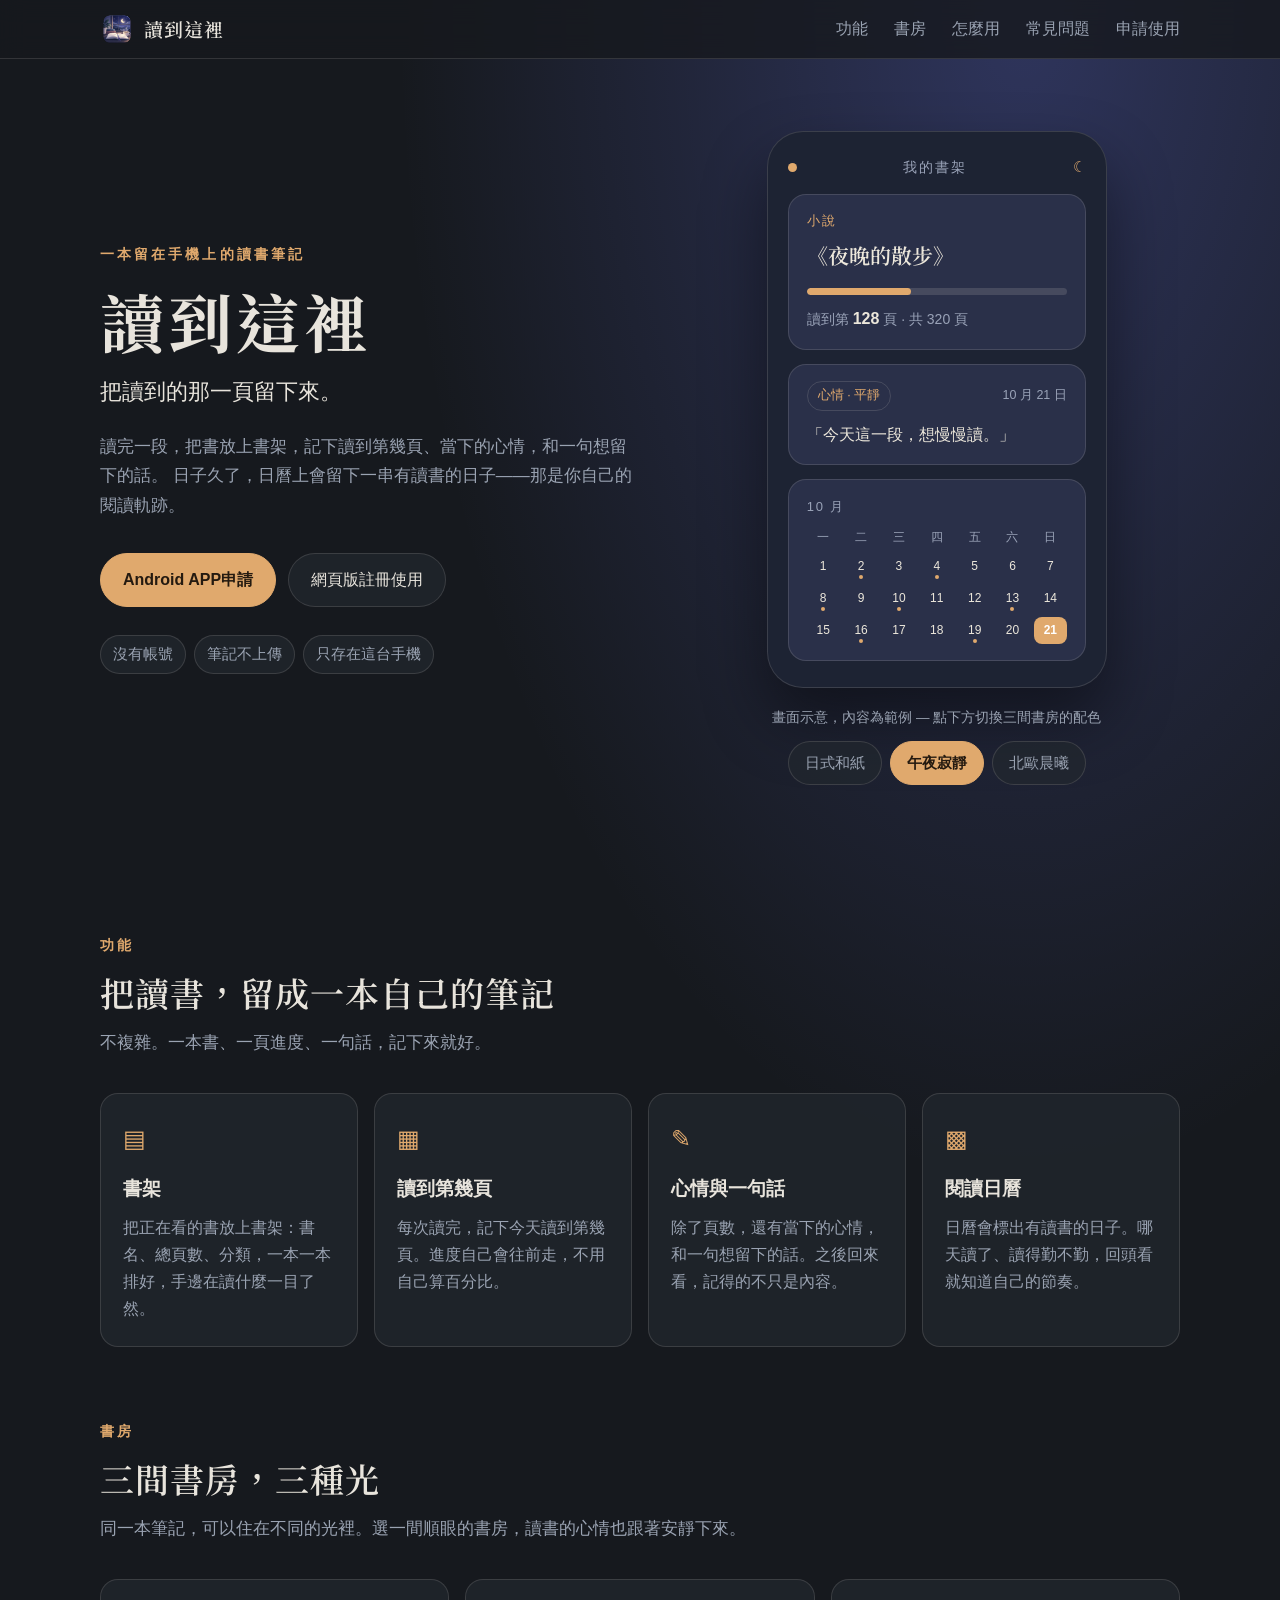
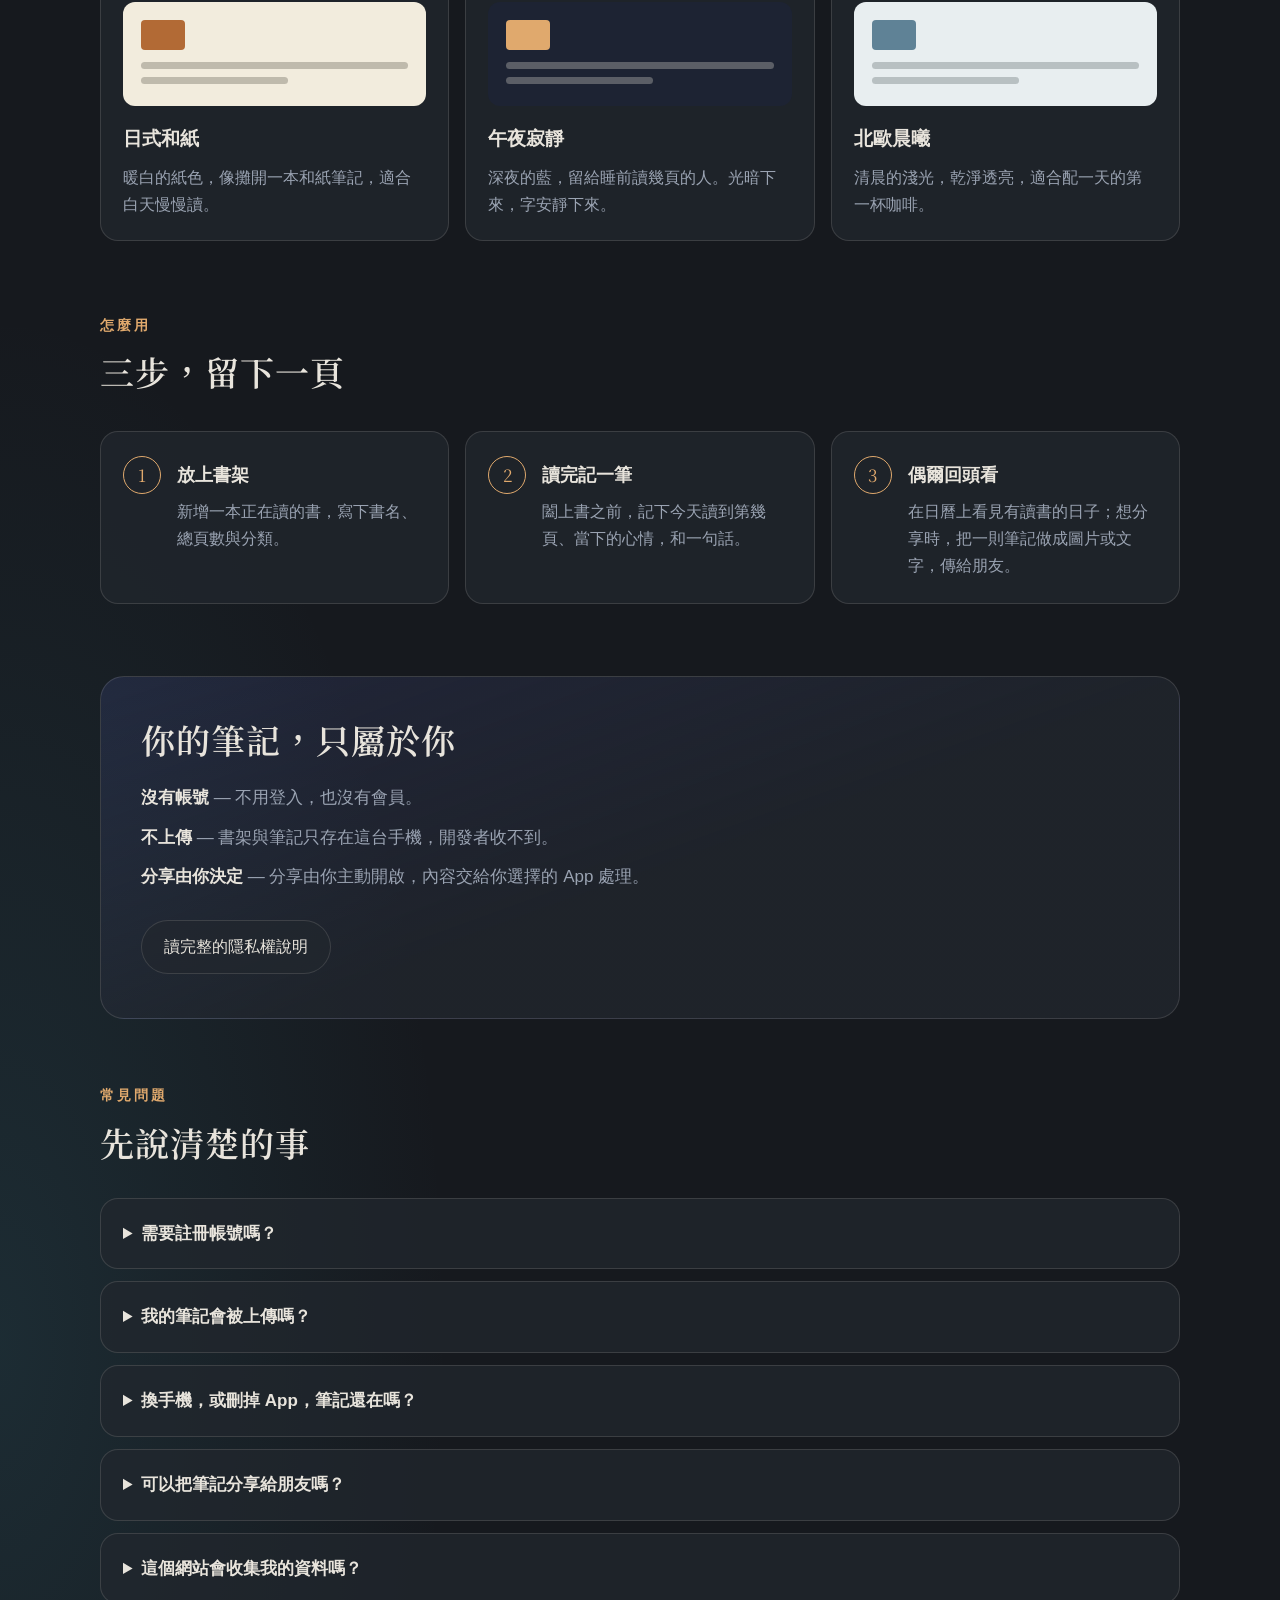
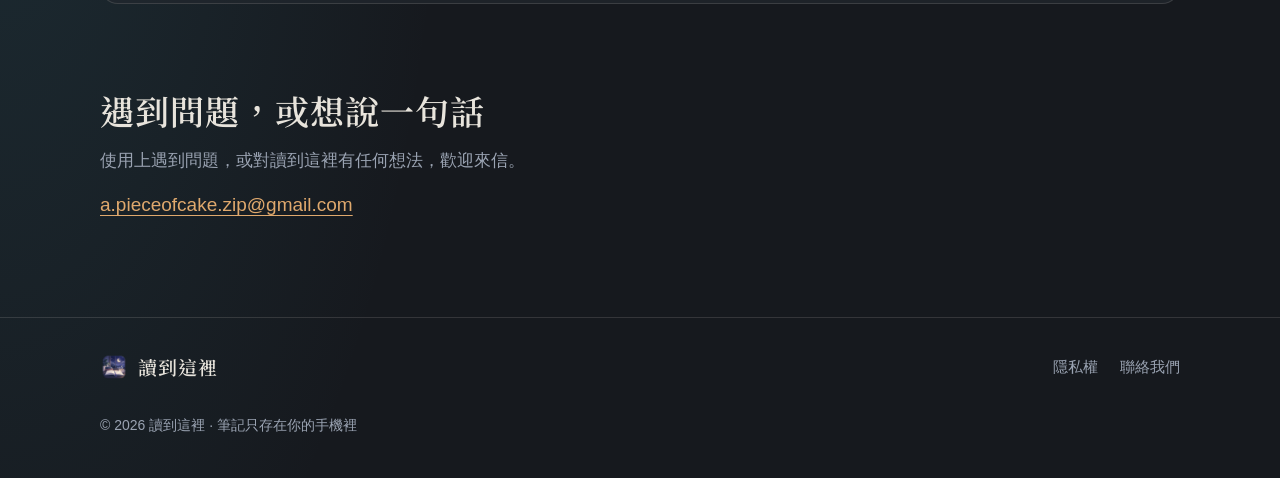
==== commit cbef71fb: "Put privacy and contact in the footer, and drop privacy from the top nav." ====
--- a/index.html
+++ b/index.html
@@ -37,7 +37,6 @@
           <a href="#how">怎麼用</a>
           <a href="#faq">常見問題</a>
           <a href="/apply/">申請使用</a>
-          <a href="/privacy/">隱私權</a>
         </nav>
       </div>
     </header>
@@ -233,12 +232,8 @@
           <span>讀到這裡</span>
         </a>
         <nav class="footer-nav" aria-label="頁尾導覽">
-          <a href="#features">功能</a>
-          <a href="#rooms">書房</a>
-          <a href="#how">怎麼用</a>
-          <a href="#faq">常見問題</a>
-          <a href="/apply/">申請使用</a>
           <a href="/privacy/">隱私權</a>
+          <a href="/privacy/#contact">聯絡我們</a>
         </nav>
         <p class="footer-note">© <span id="year">2026</span> 讀到這裡 · 筆記只存在你的手機裡</p>
       </div>
